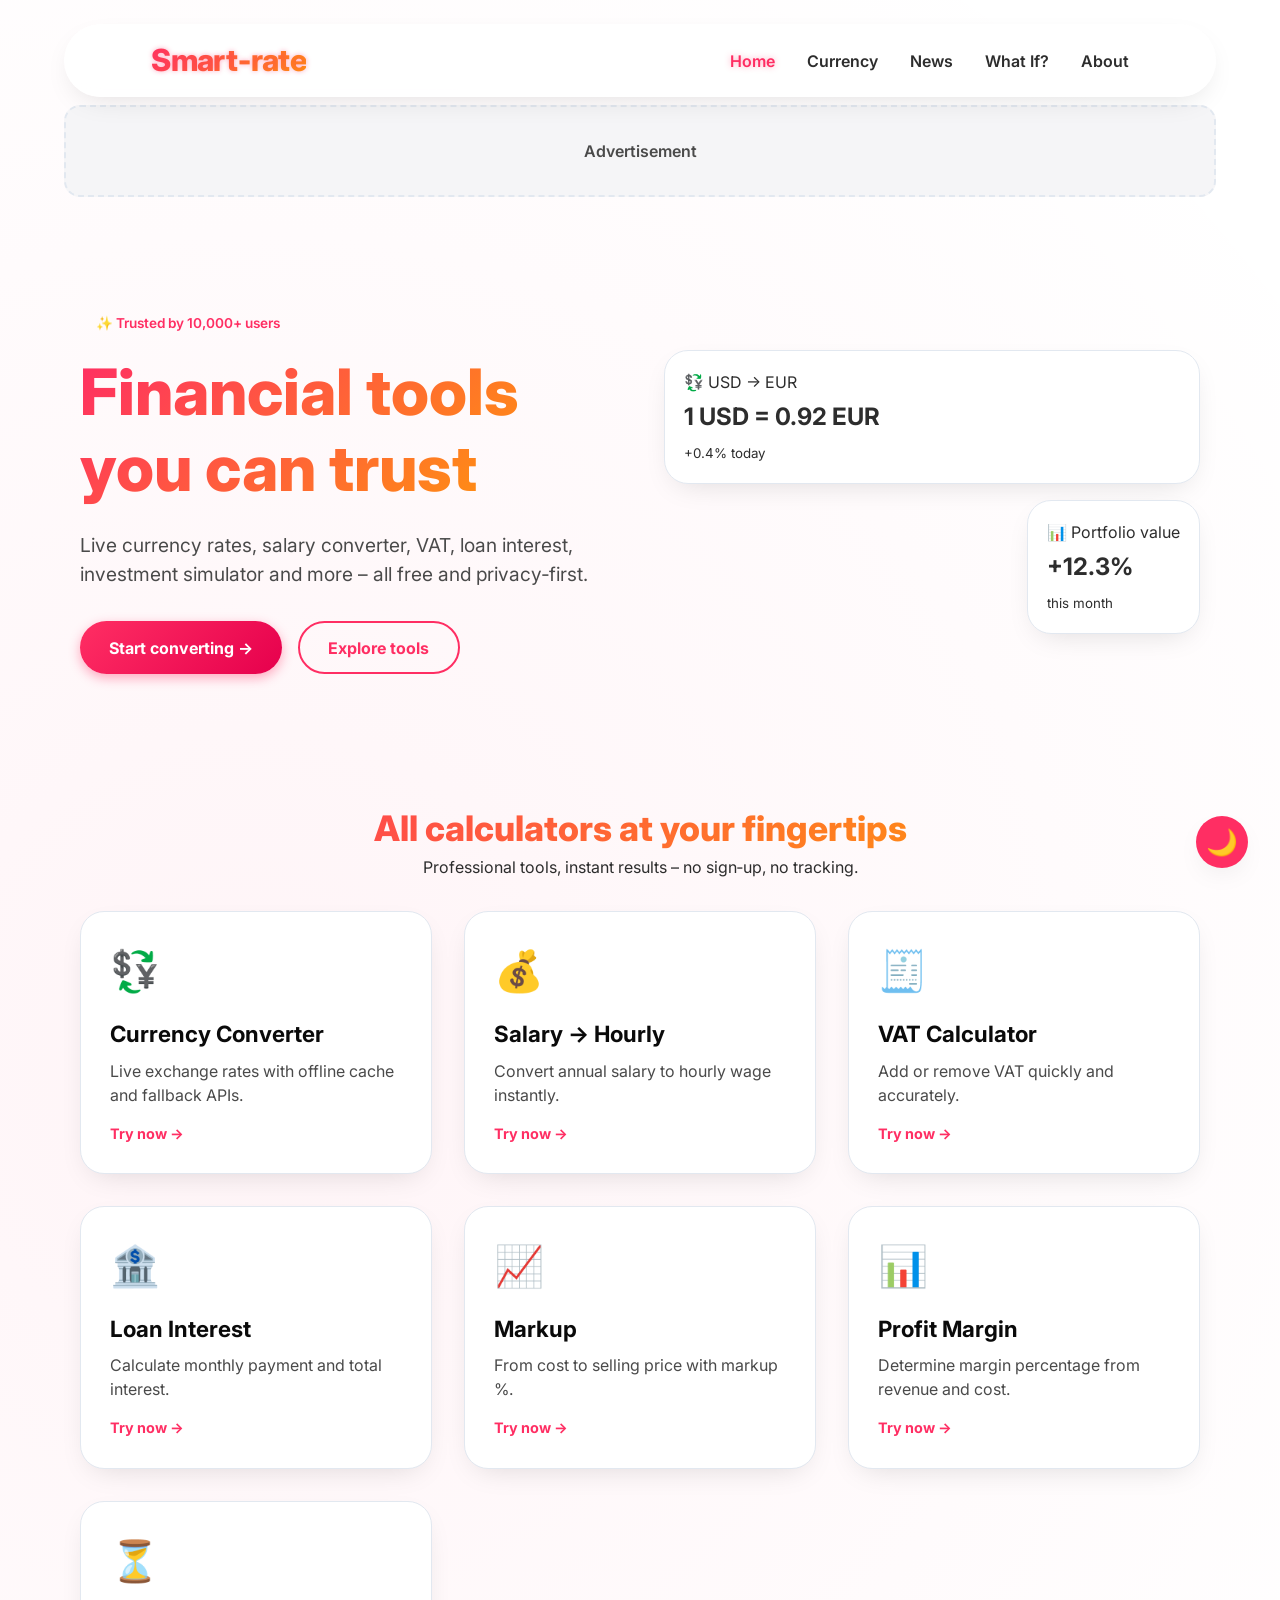
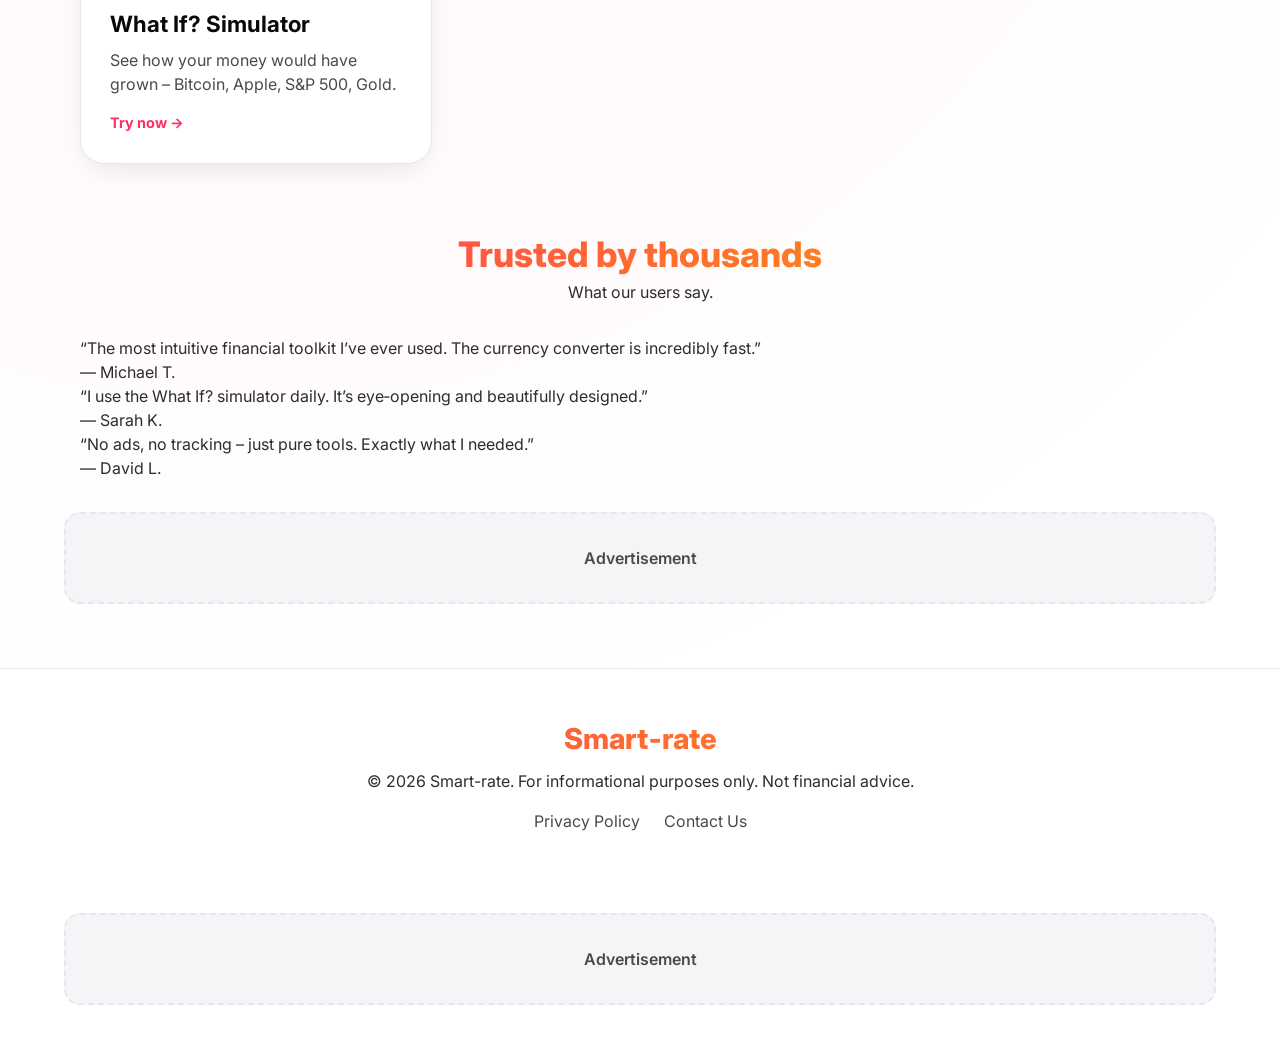
==== index.html @ 715f535e "Add files via upload" ====
<!DOCTYPE html>
<html lang="en">
<head>
    <meta charset="UTF-8">
    <meta name="viewport" content="width=device-width, initial-scale=1.0, viewport-fit=cover">
    <title>Smart-rate – Intelligent Financial Tools</title>
    <meta name="description" content="Smart-rate: free currency converter, salary to hourly, VAT, loan interest, markup, profit margin and investment simulator. Clean, fast, privacy-first.">
    <link rel="canonical" href="https://www.smart-rate.com/">
    <meta property="og:title" content="Smart-rate – Financial Tools">
    <meta property="og:description" content="Free currency converter, financial calculators and investment simulator.">
    <meta name="keywords" content="currency converter, financial calculators, salary to hourly, VAT calculator, loan interest calculator, markup calculator, profit margin, investment simulator, crypto news, free finance tools">
    <meta property="og:type" content="website">
    <meta property="og:url" content="https://www.smart-rate.com/">
    <meta property="og:image" content="https://www.smart-rate.com/assets/og-image.png">
    <!-- ADSENSE_VERIFICATION_CODE_HERE -->
    <link rel="preconnect" href="https://fonts.googleapis.com">
    <link rel="preconnect" href="https://fonts.gstatic.com" crossorigin>
    <link href="https://fonts.googleapis.com/css2?family=Inter:opsz,wght@14..32,300;14..32,400;14..32,500;14..32,600;14..32,700;14..32,800&display=swap" rel="stylesheet">
    <link rel="stylesheet" href="style.css">
</head>
<body class="light-mode">
    <button class="theme-toggle-btn" id="themeToggle" aria-label="Switch theme">🌙</button>

    <header>
        <div class="container header-container">
            <div class="brand">Smart‑rate</div>
            <nav class="main-nav">
                <ul>
                    <li><a href="index.html" class="active">Home</a></li>
                    <li><a href="currency.html">Currency</a></li>
                    <li><a href="news.html">News</a></li>
                    <li><a href="whatif.html">What If?</a></li>
                    <li><a href="about.html">About</a></li>
                </ul>
            </nav>
            <div class="kebab-menu">
                <button class="kebab-button" id="kebabToggle" aria-label="Menu">☰</button>
                <div class="dropdown-content" id="kebabDropdown">
                    <a href="index.html">Home</a>
                    <a href="currency.html">Currency</a>
                    <a href="news.html">News</a>
                    <a href="whatif.html">What If?</a>
                    <a href="about.html">About</a>
                    <a href="privacy.html">Privacy</a>
                    <a href="contact.html">Contact</a>
                </div>
            </div>
        </div>
    </header>

    <main>
        <div class="ad-container"><div class="ad-placeholder ad-top">Advertisement</div></div>

        <section class="hero">
            <div class="container hero-inner">
                <div class="hero-content">
                    <span class="hero-badge">✨ Trusted by 10,000+ users</span>
                    <h1>Financial tools you can trust</h1>
                    <p>Live currency rates, salary converter, VAT, loan interest, investment simulator and more – all free and privacy‑first.</p>
                    <div class="hero-buttons">
                        <a href="currency.html" class="btn btn-primary">Start converting →</a>
                        <a href="#features" class="btn btn-secondary">Explore tools</a>
                    </div>
                </div>
                <div class="hero-visual">
                    <div class="floating-card">
                        <span>💱 USD → EUR</span>
                        <strong>1 USD = 0.92 EUR</strong>
                        <small>+0.4% today</small>
                    </div>
                    <div class="floating-card delay-1">
                        <span>📊 Portfolio value</span>
                        <strong>+12.3%</strong>
                        <small>this month</small>
                    </div>
                </div>
            </div>
        </section>

        <section id="features" class="features container">
            <div class="section-header">
                <h2>All calculators at your fingertips</h2>
                <p>Professional tools, instant results – no sign‑up, no tracking.</p>
            </div>
            <div class="card-grid">
                <div class="card"><div class="card-icon">💱</div><h3><a href="currency.html">Currency Converter</a></h3><p>Live exchange rates with offline cache and fallback APIs.</p><a href="currency.html" class="card-link">Try now →</a></div>
                <div class="card"><div class="card-icon">💰</div><h3><a href="salary.html">Salary → Hourly</a></h3><p>Convert annual salary to hourly wage instantly.</p><a href="salary.html" class="card-link">Try now →</a></div>
                <div class="card"><div class="card-icon">🧾</div><h3><a href="vat.html">VAT Calculator</a></h3><p>Add or remove VAT quickly and accurately.</p><a href="vat.html" class="card-link">Try now →</a></div>
                <div class="card"><div class="card-icon">🏦</div><h3><a href="loan.html">Loan Interest</a></h3><p>Calculate monthly payment and total interest.</p><a href="loan.html" class="card-link">Try now →</a></div>
                <div class="card"><div class="card-icon">📈</div><h3><a href="markup.html">Markup</a></h3><p>From cost to selling price with markup %.</p><a href="markup.html" class="card-link">Try now →</a></div>
                <div class="card"><div class="card-icon">📊</div><h3><a href="margin.html">Profit Margin</a></h3><p>Determine margin percentage from revenue and cost.</p><a href="margin.html" class="card-link">Try now →</a></div>
                <div class="card"><div class="card-icon">⏳</div><h3><a href="whatif.html">What If? Simulator</a></h3><p>See how your money would have grown – Bitcoin, Apple, S&P 500, Gold.</p><a href="whatif.html" class="card-link">Try now →</a></div>
            </div>
        </section>
               <!-- Testimonials / Trust Section -->
        <section class="testimonials-section container">
            <div class="section-header">
                <h2>Trusted by thousands</h2>
                <p>What our users say.</p>
            </div>
            <div class="testimonials-grid">
                <div class="testimonial-card">
                    <p class="testimonial-text">“The most intuitive financial toolkit I’ve ever used. The currency converter is incredibly fast.”</p>
                    <p class="testimonial-author">— Michael T.</p>
                </div>
                <div class="testimonial-card">
                    <p class="testimonial-text">“I use the What If? simulator daily. It’s eye‑opening and beautifully designed.”</p>
                    <p class="testimonial-author">— Sarah K.</p>
                </div>
                <div class="testimonial-card">
                    <p class="testimonial-text">“No ads, no tracking – just pure tools. Exactly what I needed.”</p>
                    <p class="testimonial-author">— David L.</p>
                </div>
            </div>
        </section>
        

     </style>


        <div class="ad-container"><div class="ad-placeholder ad-middle">Advertisement</div></div>
    </main>

    <footer>
        <div class="container footer-content">
            <div class="footer-brand">Smart‑rate</div>
            <p>&copy; 2025 Smart-rate. For informational purposes only. Not financial advice.</p>
            <div class="footer-links">
                <a href="privacy.html">Privacy Policy</a>
                <a href="contact.html">Contact Us</a>
            </div>
        </div>
    </footer>

    <div class="ad-container"><div class="ad-placeholder ad-bottom">Advertisement</div></div>

    <script src="main.js"></script>
</body>
</html>
---- style.css ----
/* ========== SMART-RATE – SPICY FIXED CSS ========== */

/* ----- LIGHT MODE (default) ----- */
:root {
    --primary: #ff2e63;
    --primary-dark: #e6004d;
    --primary-glow: rgba(255, 46, 99, 0.4);
    --accent: #ffa500;
    --bg: #ffffff;
    --surface: #ffffff;
    --surface-variant: #f5f5f7;
    --border: #e2e8f0;
    --text-primary: #0a0a0a;
    --text-secondary: #2d2d2d;
    --text-tertiary: #4a4a4a;
    --card-shadow: 0 10px 30px -12px rgba(0, 0, 0, 0.15);
    --hover-glow: 0 0 15px var(--primary-glow);
    --gradient-bg: radial-gradient(circle at 20% 40%, rgba(255,46,99,0.05), transparent 70%);
}



/* ----- RESET & GLOBAL ----- */
* {
    margin: 0;
    padding: 0;
    box-sizing: border-box;
    transition: background-color 0.3s ease, color 0.2s ease, border-color 0.2s ease;
}

body {
    font-family: 'Inter', system-ui, sans-serif;
    background: var(--bg);
    color: var(--text-secondary);
    line-height: 1.5;
    scroll-behavior: smooth;
    background-image: var(--gradient-bg);
}

.container {
    width: 90%;
    max-width: 1280px;
    margin: 0 auto;
    padding: 0 1rem;
}

/* ----- THEME TOGGLE BUTTON (spicy) ----- */
.theme-toggle-btn {
    position: fixed;
    bottom: 2rem;
    right: 2rem;
    z-index: 1000;
    background: var(--primary);
    border: none;
    width: 52px;
    height: 52px;
    border-radius: 50%;
    font-size: 1.6rem;
    cursor: pointer;
    box-shadow: var(--card-shadow);
    transition: 0.2s;
    color: white;
    display: flex;
    align-items: center;
    justify-content: center;
}
.theme-toggle-btn:hover {
    transform: scale(1.1);
    box-shadow: var(--hover-glow);
}

/* ----- HEADER (glass, fixed) ----- */
header {
    position: sticky;
    top: 1.5rem;
    z-index: 50;
    width: 90%;
    max-width: 1280px;
    margin: 0 auto;
    background: rgba(255, 255, 255, 0.8);
    backdrop-filter: blur(16px);
    border-radius: 3rem;
    border: 1px solid rgba(255,255,255,0.3);
    box-shadow: var(--card-shadow);
}


.header-container {
    display: flex;
    align-items: center;
    justify-content: space-between;
    padding: 0.8rem 1.8rem;
}

.brand {
    font-size: 1.9rem;
    font-weight: 800;
    background: linear-gradient(135deg, var(--primary), var(--accent));
    -webkit-background-clip: text;
    background-clip: text;
    color: transparent;
    letter-spacing: -0.02em;
    text-shadow: 0 0 5px var(--primary-glow);
}

.main-nav ul {
    display: flex;
    gap: 2rem;
    list-style: none;
}

.main-nav a {
    text-decoration: none;
    font-weight: 600;
    color: var(--text-secondary);
    transition: 0.2s;
}
.main-nav a:hover, .main-nav a.active {
    color: var(--primary);
    text-shadow: 0 0 6px var(--primary-glow);
}

/* kebab menu (mobile) */
.kebab-menu { display: none; position: relative; }
.kebab-button { background: none; border: none; font-size: 2rem; cursor: pointer; color: var(--text-secondary); }
.dropdown-content { display: none; position: absolute; right: 0; top: 3rem; background: var(--surface); border: 1px solid var(--border); border-radius: 1rem; padding: 0.5rem; min-width: 140px; backdrop-filter: blur(8px); z-index: 200; }
.dropdown-content a { display: block; padding: 0.6rem 1rem; text-decoration: none; color: var(--text-secondary); }
.dropdown-content a:hover { background: var(--primary-soft); color: var(--primary); }
.show { display: block; }

/* ----- HERO (intense glow) ----- */
.hero {
    padding: 5rem 0 4rem;
    position: relative;
}
.hero-inner {
    display: flex;
    align-items: center;
    gap: 3rem;
    flex-wrap: wrap;
}
.hero-content { flex: 1; min-width: 280px; }
.hero-badge {
    background: var(--primary-soft);
    color: var(--primary);
    padding: 0.25rem 1rem;
    border-radius: 2rem;
    font-weight: 600;
    font-size: 0.85rem;
    display: inline-block;
    margin-bottom: 1rem;
}
.hero h1 {
    font-size: clamp(2.5rem, 5vw, 4rem);
    font-weight: 800;
    line-height: 1.2;
    background: linear-gradient(135deg, var(--primary), var(--accent));
    -webkit-background-clip: text;
    background-clip: text;
    color: transparent;
    margin-bottom: 1.5rem;
}
.hero p {
    font-size: 1.2rem;
    color: var(--text-tertiary);
    margin-bottom: 2rem;
}
.hero-buttons {
    display: flex;
    gap: 1rem;
    flex-wrap: wrap;
}
.btn {
    padding: 0.8rem 1.8rem;
    border-radius: 3rem;
    font-weight: 700;
    text-decoration: none;
    transition: 0.2s;
    display: inline-flex;
    align-items: center;
    gap: 0.5rem;
}
.btn-primary {
    background: linear-gradient(135deg, var(--primary), var(--primary-dark));
    color: white;
    box-shadow: 0 4px 12px var(--primary-glow);
}
.btn-primary:hover {
    transform: translateY(-3px);
    box-shadow: 0 8px 20px var(--primary-glow);
}
.btn-secondary {
    background: transparent;
    border: 2px solid var(--primary);
    color: var(--primary);
}
.btn-secondary:hover {
    background: var(--primary);
    color: white;
    border-color: transparent;
}
.hero-visual { flex: 1; min-width: 260px; display: flex; flex-direction: column; gap: 1rem; }
.floating-card {
    background: var(--surface);
    border-radius: 1.5rem;
    padding: 1.2rem;
    box-shadow: var(--card-shadow);
    border: 1px solid var(--border);
    backdrop-filter: blur(4px);
    transition: 0.2s;
}
.floating-card strong { font-size: 1.5rem; display: block; margin: 0.3rem 0; }
.floating-card:hover { transform: translateY(-5px); box-shadow: var(--hover-glow); }
.delay-1 { align-self: flex-end; animation-delay: 1s; }
@keyframes float {
    0% { transform: translateY(0px); }
    50% { transform: translateY(-8px); }
    100% { transform: translateY(0px); }
}
.floating-card { animation: float 4s infinite ease-in-out; }

/* ----- CARDS (for calculators) ----- */
/* ----- CARDS (for calculators) – CENTERED FIX ----- */
.section-header { text-align: center; margin: 4rem 0 2rem; }
.section-header h2 { font-size: 2.2rem; font-weight: 800; background: linear-gradient(135deg, var(--primary), var(--accent)); -webkit-background-clip: text; background-clip: text; color: transparent; }

/* Card grid – centered horizontally */
/* ----- CARDS – CENTERED & ALIGNED ----- */
.section-header {
    text-align: center;
    margin: 4rem 0 2rem;
}
.section-header h2 {
    font-size: 2.2rem;
    font-weight: 800;
    background: linear-gradient(135deg, var(--primary), var(--accent));
    -webkit-background-clip: text;
    background-clip: text;
    color: transparent;
}

/* Grid container – now centered */
.card-grid {
    display: grid;
    grid-template-columns: repeat(auto-fit, minmax(300px, 1fr));
    gap: 2rem;
    margin: 2rem auto;  /* auto left/right centers the grid */
    justify-content: center;
    max-width: 1200px;   /* optional – keeps grid from stretching too wide */
    width: 100%;
}

/* Cards – equal height, flex column, bottom-aligned links */
.card {
    display: flex;
    flex-direction: column;
    height: 100%;
    background: var(--surface);
    border-radius: 1.5rem;
    padding: 1.8rem;
    border: 1px solid var(--border);
    transition: all 0.25s;
    box-shadow: var(--card-shadow);
}
.card p {
    flex-grow: 1;
    margin-bottom: 1rem;
}
.card-link {
    margin-top: auto;
}
.card:hover {
    transform: translateY(-8px);
    border-color: var(--primary);
    box-shadow: var(--hover-glow);
}
.card-icon {
    font-size: 2.5rem;
    margin-bottom: 1rem;
}
.card h3 {
    font-size: 1.4rem;
    margin-bottom: 0.5rem;
}
.card h3 a {
    text-decoration: none;
    color: var(--text-primary);
}
.card h3 a:hover {
    color: var(--primary);
}
.card p {
    color: var(--text-tertiary);
    margin-bottom: 1rem;
}
.card-link {
    font-weight: 700;
    color: var(--primary);
    text-decoration: none;
    font-size: 0.9rem;
}
.card:hover {
    transform: translateY(-8px);
    border-color: var(--primary);
    box-shadow: var(--hover-glow);
}
.card-icon { font-size: 2.5rem; margin-bottom: 1rem; }
.card h3 { font-size: 1.4rem; margin-bottom: 0.5rem; }
.card h3 a { text-decoration: none; color: var(--text-primary); }
.card h3 a:hover { color: var(--primary); }
.card p { color: var(--text-tertiary); margin-bottom: 1rem; }
.card-link { font-weight: 700; color: var(--primary); text-decoration: none; font-size: 0.9rem; }
/* ----- FORMS & CALCULATOR CARDS ----- */
.form-group {
    margin-bottom: 1.2rem;
}

label {
    display: block;
    font-weight: 600;
    margin-bottom: 0.3rem;
    color: var(--text-secondary);
}
input, select {
    width: 100%;
    padding: 0.7rem 1rem;
    border-radius: 0.8rem;
    border: 1px solid var(--border);
    background: var(--bg);
    color: var(--text-primary);
    font-size: 1rem;
}
input:focus, select:focus {
    outline: none;
    border-color: var(--primary);
}
button {
    background: var(--primary);
    color: white;
    border: none;
    padding: 0.8rem 1.5rem;
    border-radius: 2rem;
    font-weight: 600;
    cursor: pointer;
    transition: 0.2s;
    width: 100%;
}
button:hover {
    background: var(--primary-dark);
    transform: translateY(-2px);
}
.result-area {
    margin-top: 1.5rem;
    padding: 1rem;
    background: var(--surface-variant);
    border-radius: 1rem;
    text-align: center;
    font-weight: 500;
}

/* ----- AD PLACEHOLDERS ----- */
.ad-container { width: 90%; max-width: 1200px; margin: 2rem auto; }
.ad-placeholder {
    background: var(--surface-variant);
    border: 2px dashed var(--border);
    padding: 2rem;
    text-align: center;
    border-radius: 1rem;
    color: var(--text-tertiary);
    font-weight: 600;
}

/* ----- FOOTER ----- */
footer {
    background: var(--surface);
    border-top: 1px solid var(--border);
    padding: 3rem 0;
    margin-top: 4rem;
}
.footer-brand { font-size: 1.8rem; font-weight: 800; background: linear-gradient(135deg, var(--primary), var(--accent)); -webkit-background-clip: text; background-clip: text; color: transparent; margin-bottom: 0.5rem; }
.footer-content { text-align: center; }
.footer-links { display: flex; justify-content: center; gap: 1.5rem; margin-top: 1rem; }
.footer-links a { text-decoration: none; color: var(--text-tertiary); }
.footer-links a:hover { color: var(--primary); }

/* ----- RESPONSIVE ----- */
@media (max-width: 768px) {
    .main-nav { display: none; }
    .kebab-menu { display: block; }
    .hero-inner { flex-direction: column; text-align: center; }
    .hero-buttons { justify-content: center; }
    .delay-1 { align-self: center; }
    .card-grid { grid-template-columns: 1fr; }
    .footer-links { flex-direction: column; gap: 0.8rem; }
    .theme-toggle-btn { bottom: 1rem; right: 1rem; width: 44px; height: 44px; font-size: 1.2rem; }
}
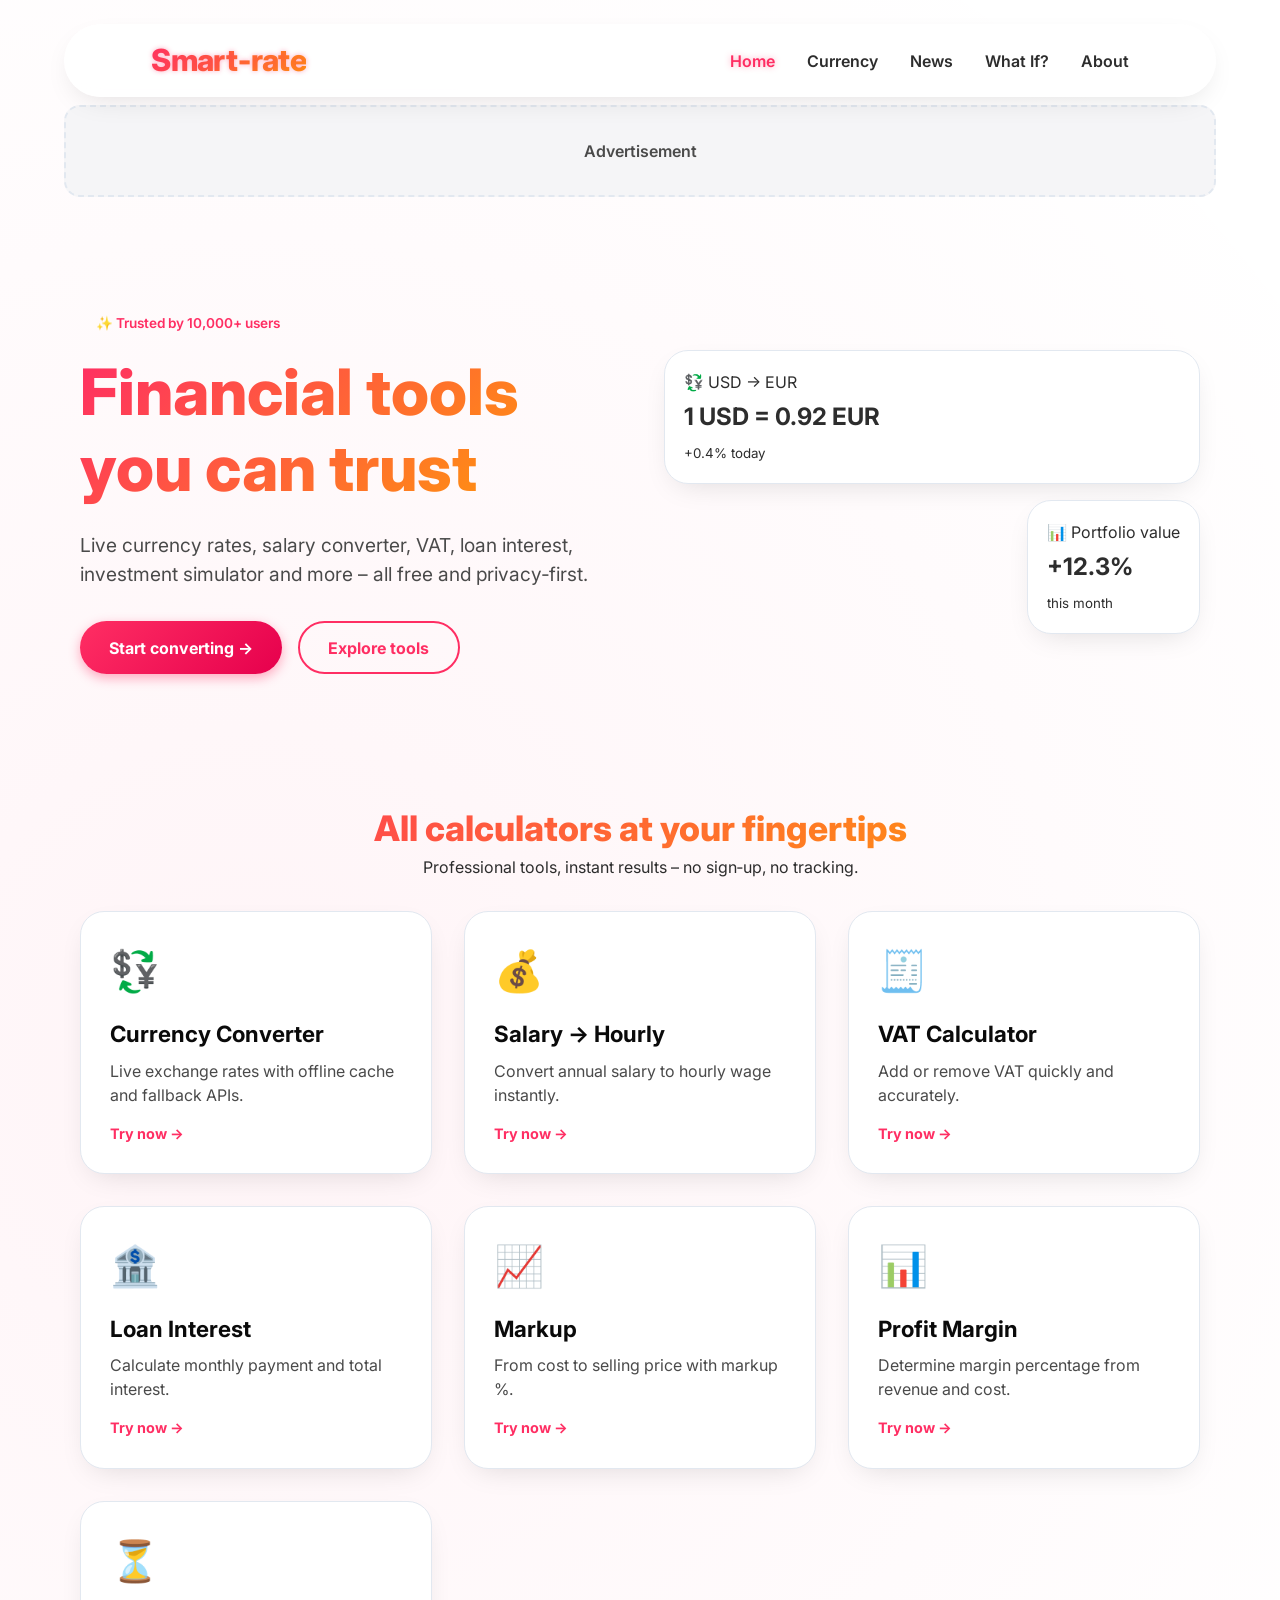
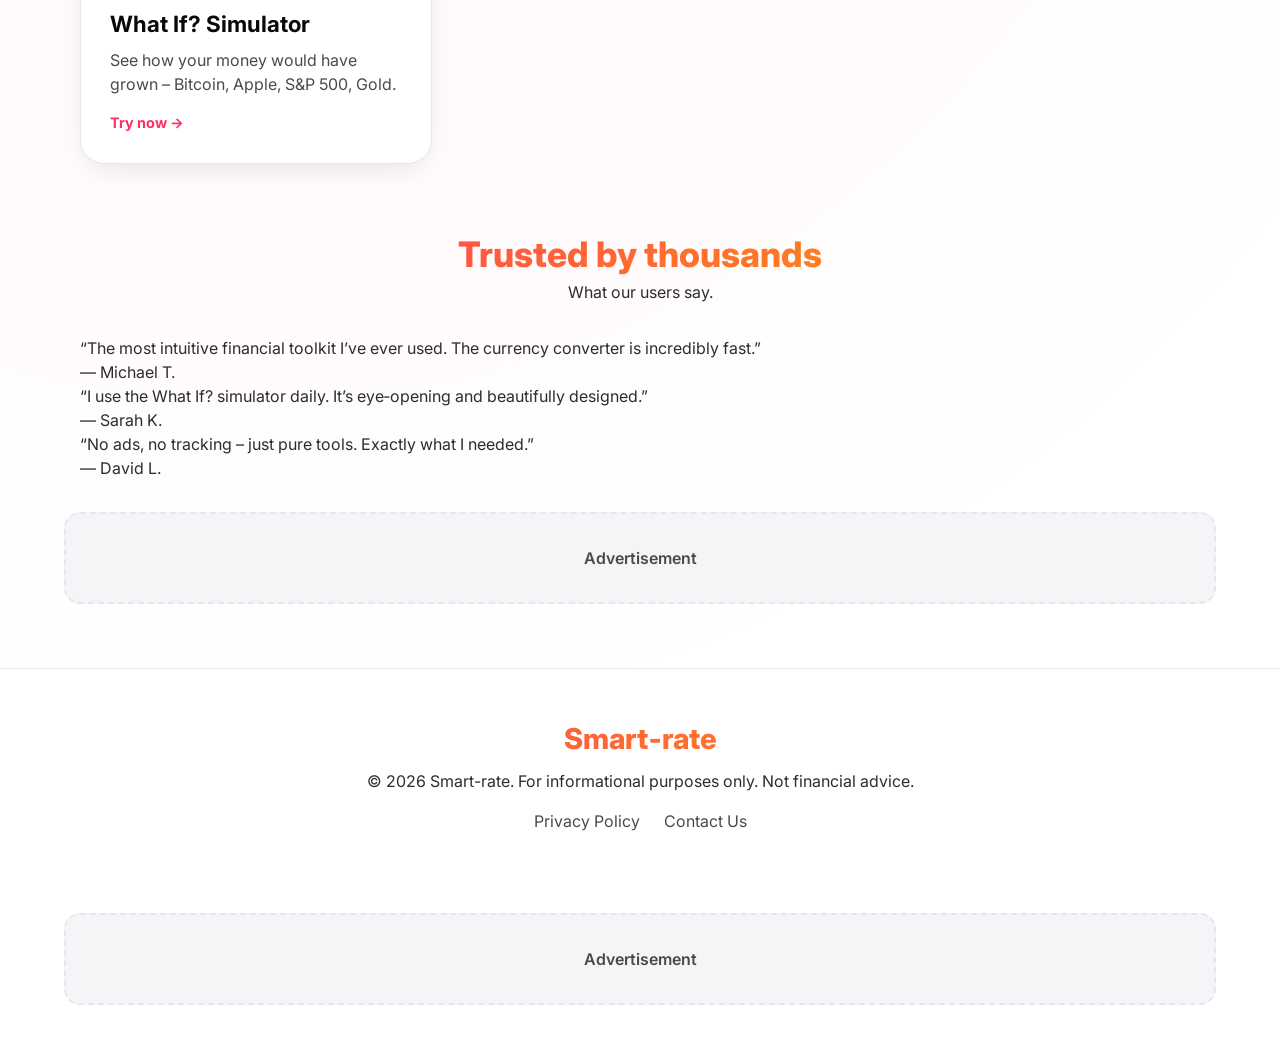
==== commit 498041b3: "Update index.html" ====
--- a/index.html
+++ b/index.html
@@ -18,8 +18,8 @@
     <link href="https://fonts.googleapis.com/css2?family=Inter:opsz,wght@14..32,300;14..32,400;14..32,500;14..32,600;14..32,700;14..32,800&display=swap" rel="stylesheet">
     <link rel="stylesheet" href="style.css">
 </head>
-<body class="light-mode">
-    <button class="theme-toggle-btn" id="themeToggle" aria-label="Switch theme">🌙</button>
+<body>
+   
 
     <header>
         <div class="container header-container">
@@ -136,4 +136,4 @@
 
     <script src="main.js"></script>
 </body>
-</html>+</html>
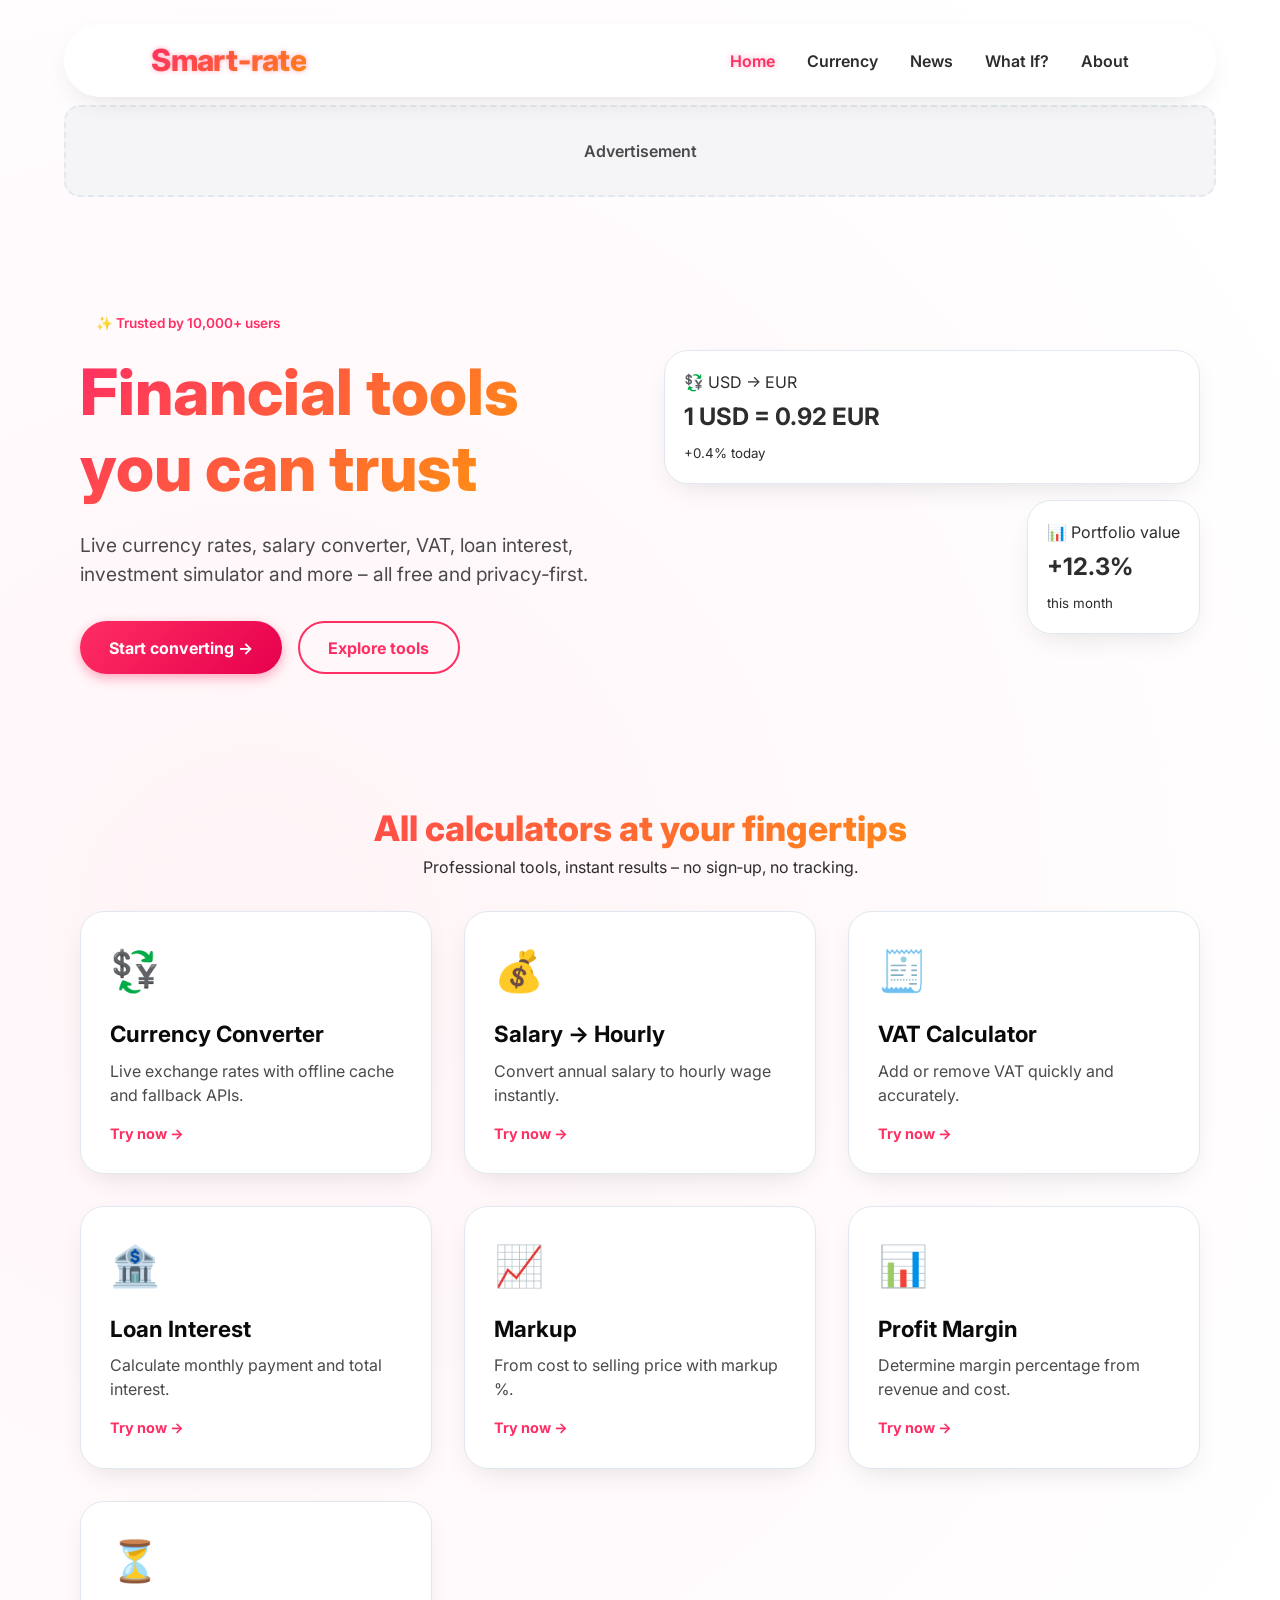
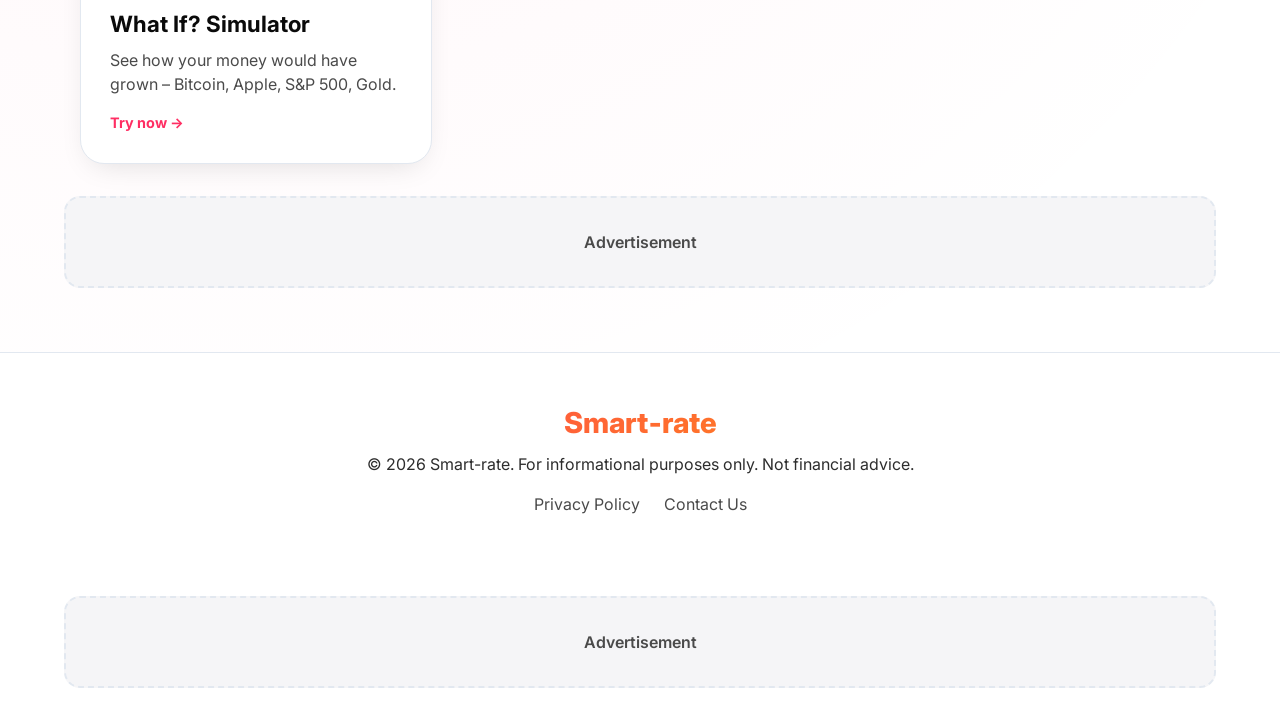
==== commit a78e69dd: "Update index.html" ====
--- a/index.html
+++ b/index.html
@@ -92,30 +92,6 @@
                 <div class="card"><div class="card-icon">⏳</div><h3><a href="whatif.html">What If? Simulator</a></h3><p>See how your money would have grown – Bitcoin, Apple, S&P 500, Gold.</p><a href="whatif.html" class="card-link">Try now →</a></div>
             </div>
         </section>
-               <!-- Testimonials / Trust Section -->
-        <section class="testimonials-section container">
-            <div class="section-header">
-                <h2>Trusted by thousands</h2>
-                <p>What our users say.</p>
-            </div>
-            <div class="testimonials-grid">
-                <div class="testimonial-card">
-                    <p class="testimonial-text">“The most intuitive financial toolkit I’ve ever used. The currency converter is incredibly fast.”</p>
-                    <p class="testimonial-author">— Michael T.</p>
-                </div>
-                <div class="testimonial-card">
-                    <p class="testimonial-text">“I use the What If? simulator daily. It’s eye‑opening and beautifully designed.”</p>
-                    <p class="testimonial-author">— Sarah K.</p>
-                </div>
-                <div class="testimonial-card">
-                    <p class="testimonial-text">“No ads, no tracking – just pure tools. Exactly what I needed.”</p>
-                    <p class="testimonial-author">— David L.</p>
-                </div>
-            </div>
-        </section>
-        
-
-     </style>
 
 
         <div class="ad-container"><div class="ad-placeholder ad-middle">Advertisement</div></div>
